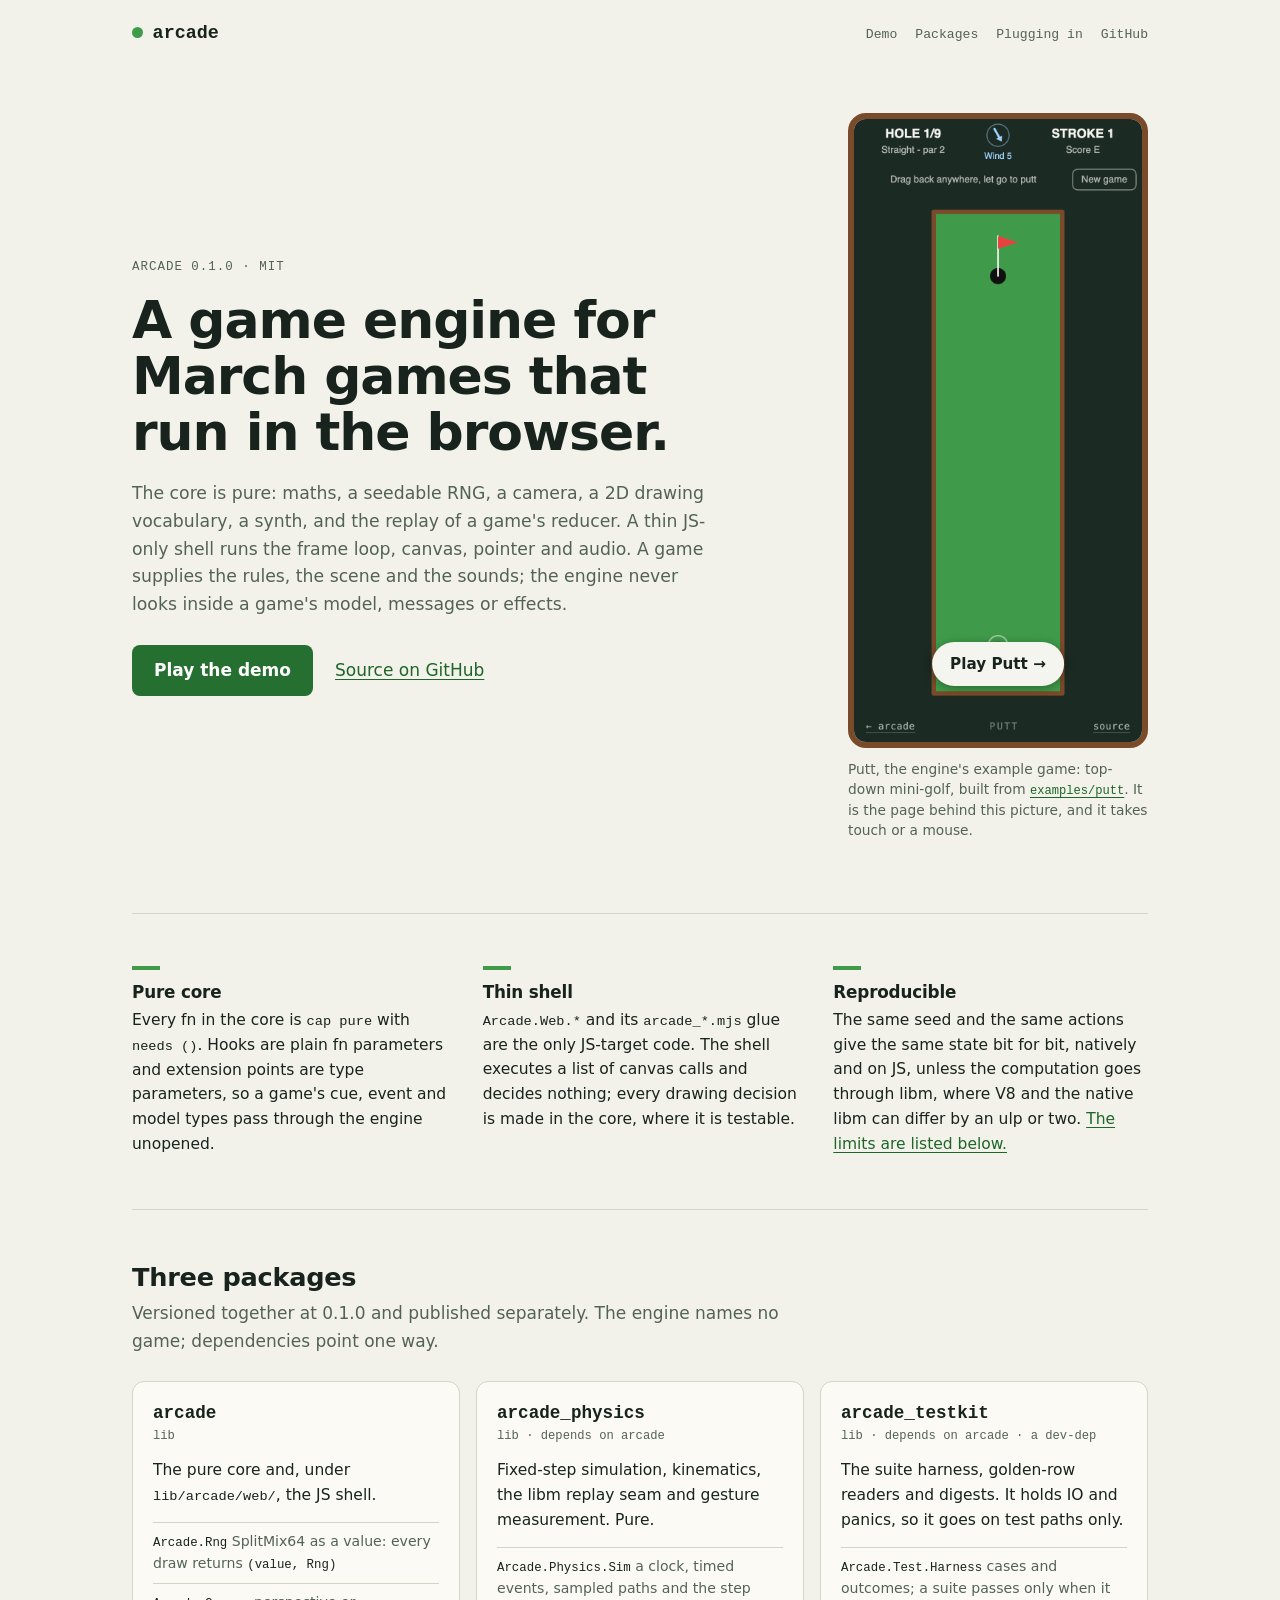
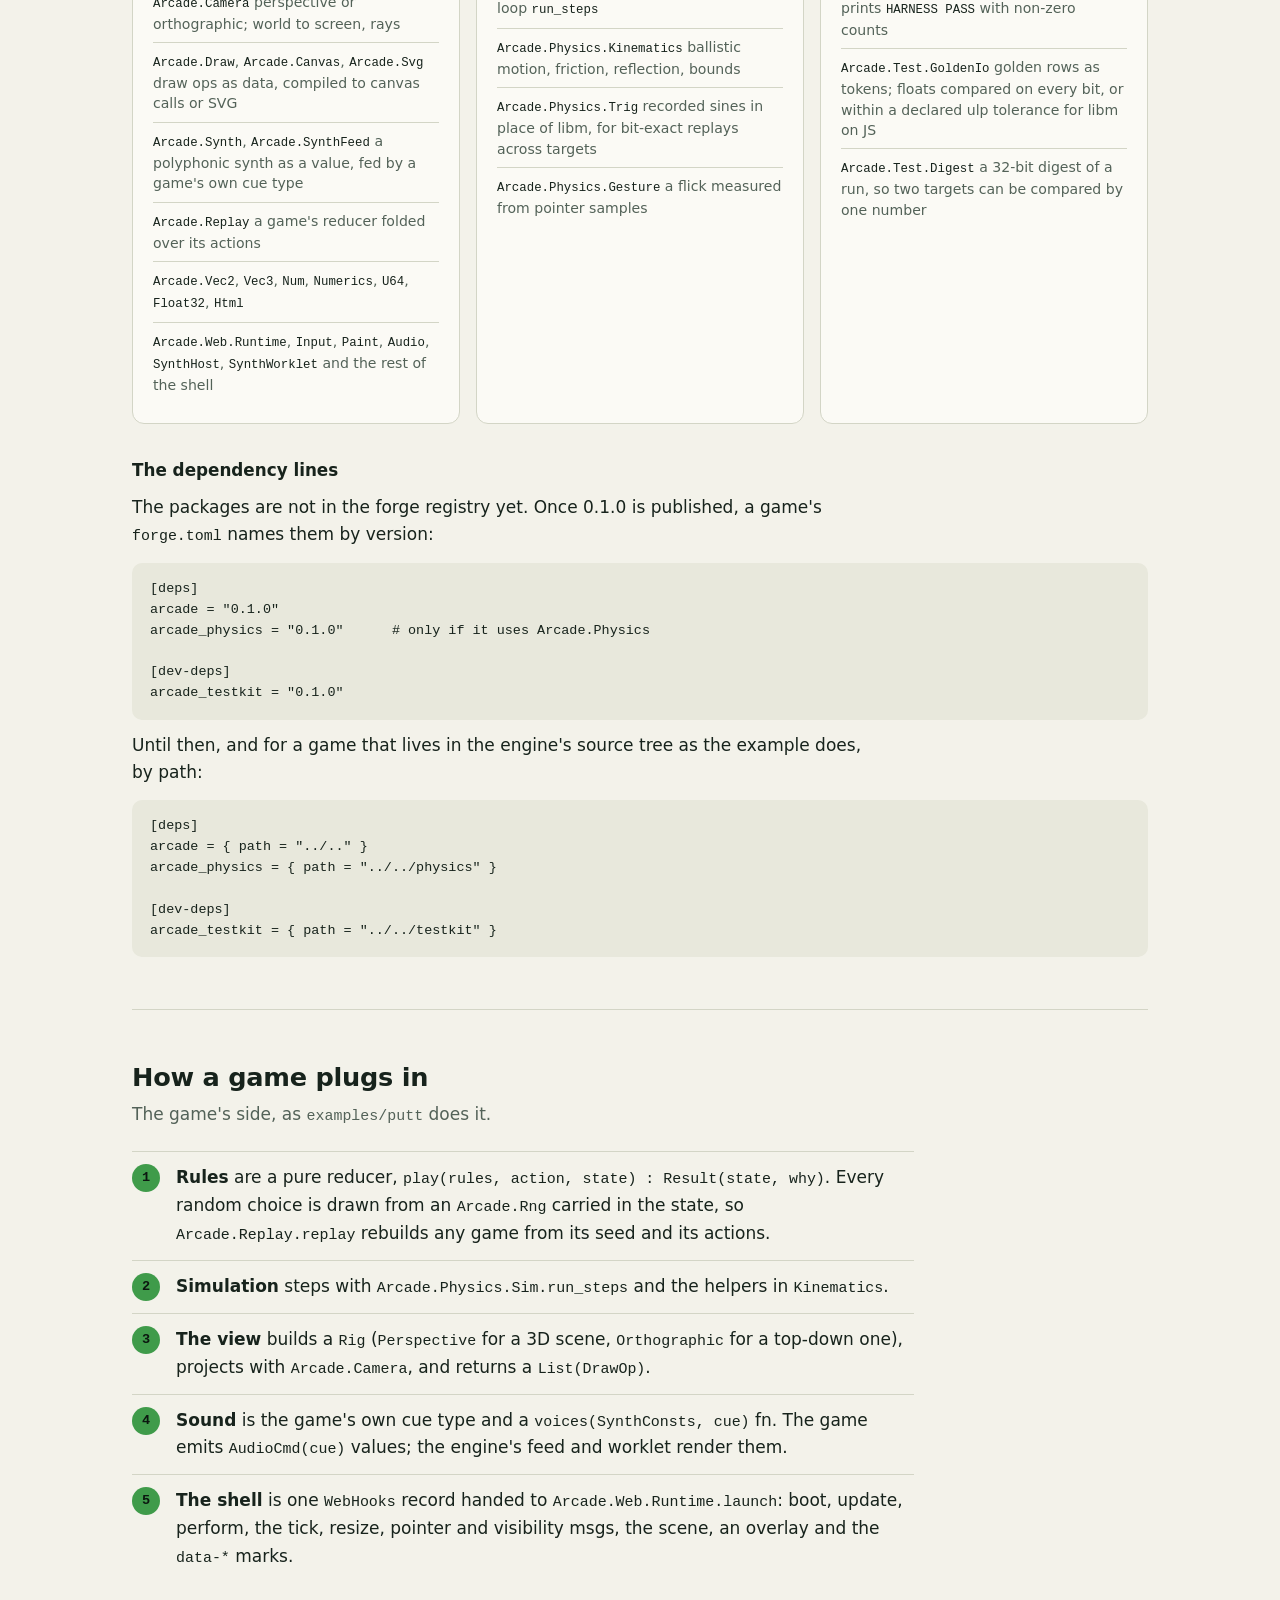
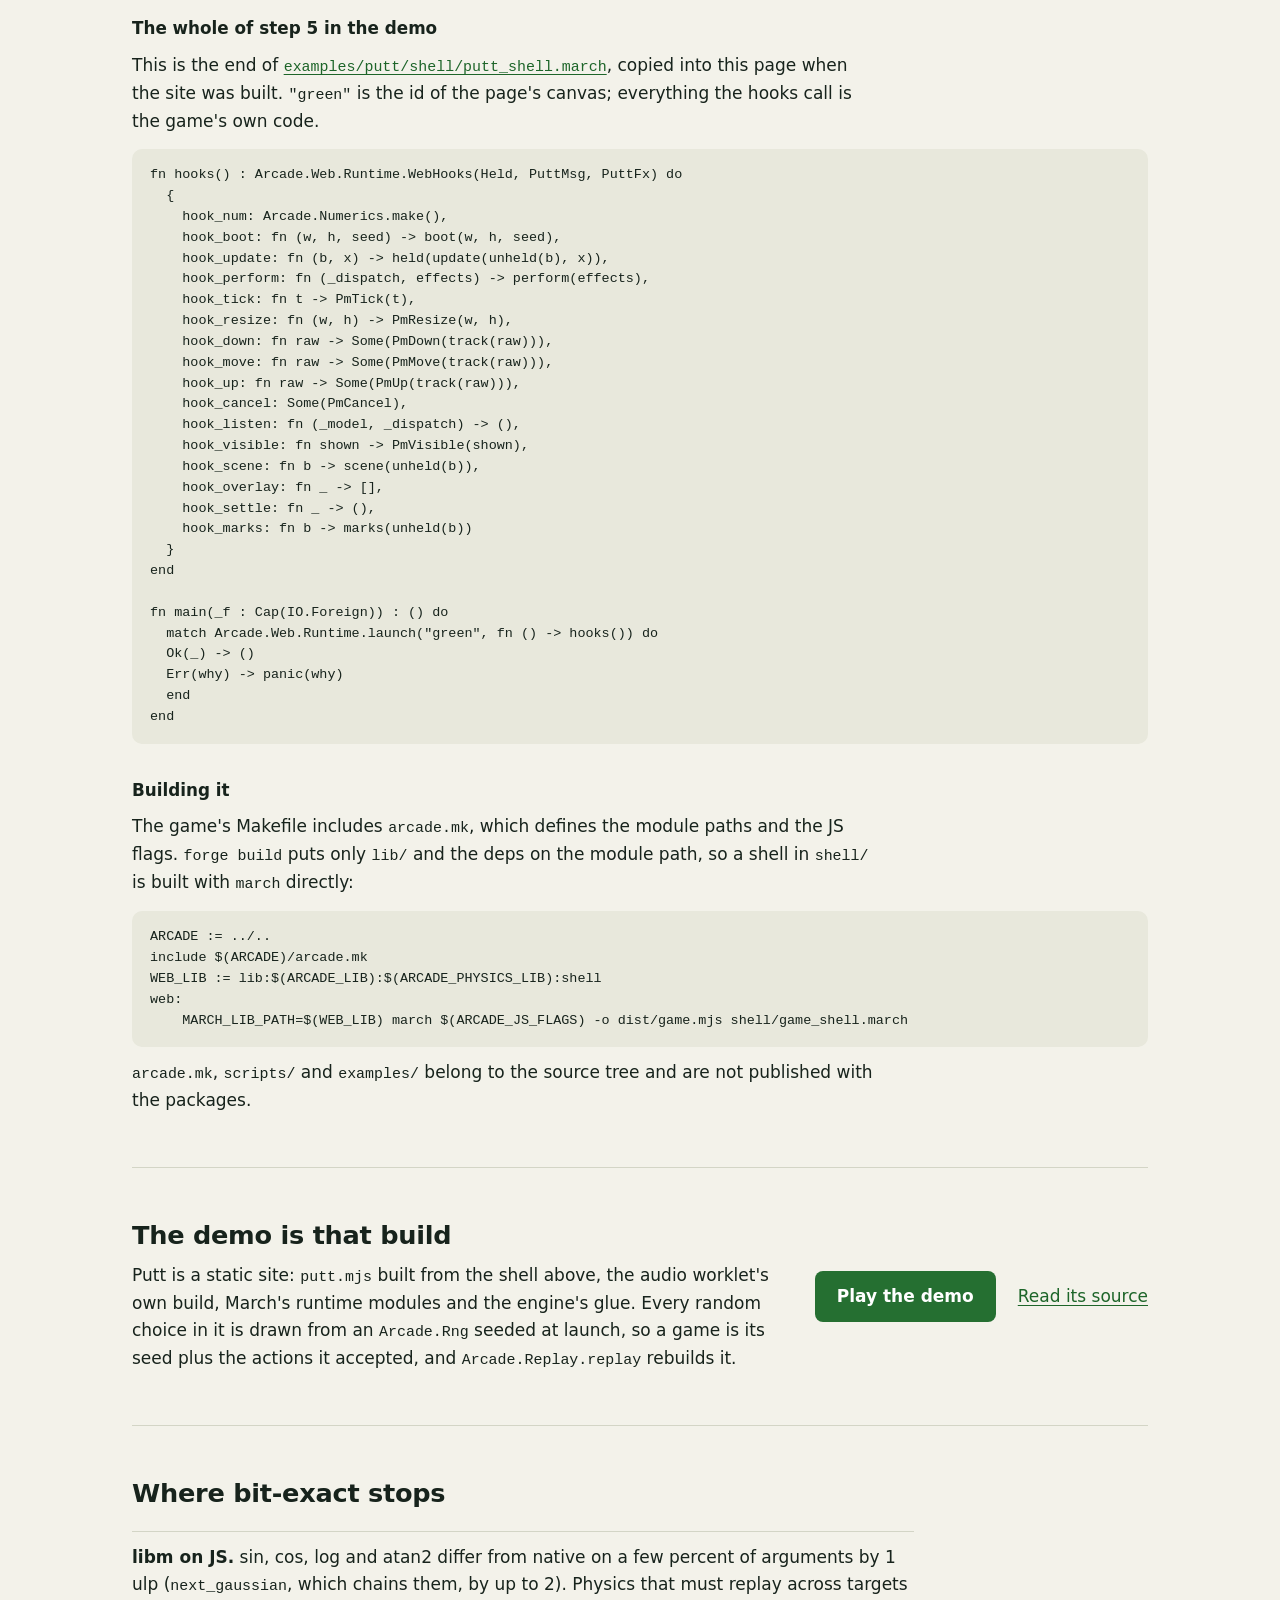
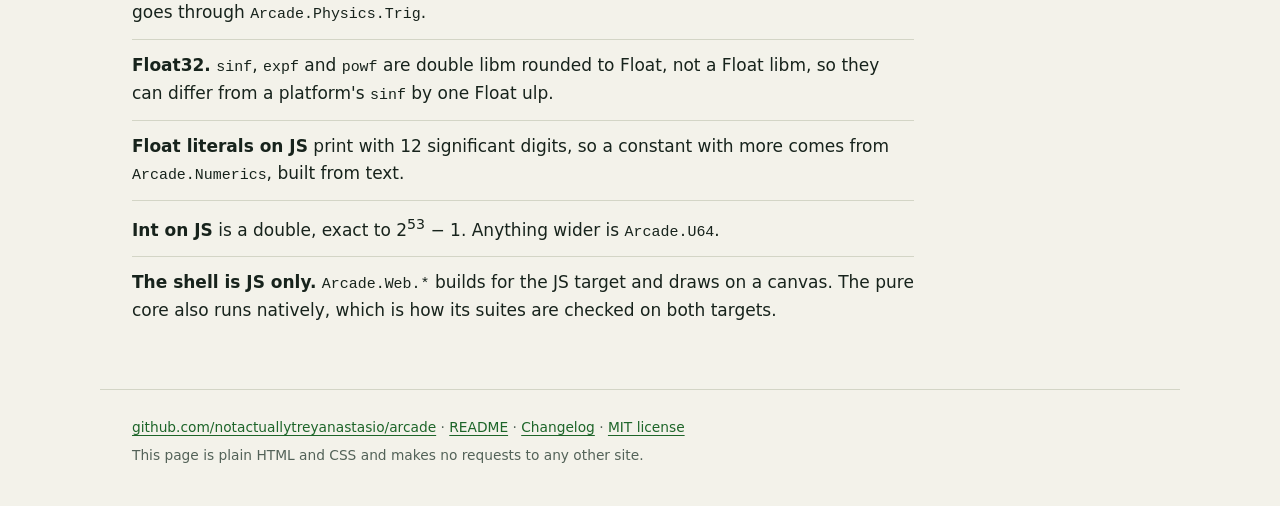
==== index.html @ 7b228bcf "Site built from cb20809 scripts/pages.sh deploy: 21 files, the landing page from site/ and examples/" ====
<!doctype html>
<html lang="en">
<head>
<meta charset="utf-8">
<meta name="viewport" content="width=device-width, initial-scale=1">
<meta name="color-scheme" content="light dark">
<meta name="theme-color" content="#f3f2ea" media="(prefers-color-scheme: light)">
<meta name="theme-color" content="#1b2a22" media="(prefers-color-scheme: dark)">
<title>arcade: a game engine for March games in the browser</title>
<meta name="description" content="arcade is a game engine for March games that run in the browser: a pure core, a thin JS shell, and a mini-golf game built on it that you can play here.">
<meta property="og:type" content="website">
<meta property="og:title" content="arcade: a game engine for March games in the browser">
<meta property="og:description" content="A pure core, a thin JS shell, and a mini-golf game built on it that plays in the page.">
<meta property="og:url" content="https://notactuallytreyanastasio.github.io/arcade/">
<meta property="og:image" content="https://notactuallytreyanastasio.github.io/arcade/card.png">
<meta property="og:image:width" content="1200">
<meta property="og:image:height" content="630">
<meta name="twitter:card" content="summary_large_image">
<link rel="icon" href="data:image/svg+xml,%3Csvg xmlns='http://www.w3.org/2000/svg' viewBox='0 0 16 16'%3E%3Crect width='16' height='16' rx='3' fill='%233f9b4a'/%3E%3Ccircle cx='8' cy='8' r='3' fill='%23101010'/%3E%3C/svg%3E">
<link rel="stylesheet" href="style.css">
</head>
<body>

<header class="top">
  <a class="mark" href="./">arcade</a>
  <nav aria-label="On this page">
    <a href="putt/">Demo</a>
    <a href="#packages">Packages</a>
    <a href="#plug-in">Plugging in</a>
    <a href="https://github.com/notactuallytreyanastasio/arcade">GitHub</a>
  </nav>
</header>

<main>

<section class="hero">
  <div class="pitch">
    <p class="label">arcade 0.1.0 &middot; MIT</p>
    <h1>A game engine for March games that run in the browser.</h1>
    <p class="lede">The core is pure: maths, a seedable RNG, a camera, a 2D drawing
    vocabulary, a synth, and the replay of a game's reducer. A thin JS-only shell runs
    the frame loop, canvas, pointer and audio. A game supplies the rules, the scene and
    the sounds; the engine never looks inside a game's model, messages or effects.</p>
    <p class="actions">
      <a class="button" href="putt/">Play the demo</a>
      <a class="quiet" href="https://github.com/notactuallytreyanastasio/arcade">Source on GitHub</a>
    </p>
  </div>
  <figure class="demo">
    <a href="putt/" aria-label="Play Putt, the example game">
      <!-- A screenshot of putt/ as built; retaken by `scripts/pages.sh shot`. -->
      <img src="putt.png" width="780" height="1688" alt="Putt in a phone-sized window: a mini-golf green on a dark page.">
      <span class="play">Play Putt</span>
    </a>
    <figcaption>Putt, the engine's example game: top-down mini-golf, built from
    <a href="https://github.com/notactuallytreyanastasio/arcade/tree/main/examples/putt"><code>examples/putt</code></a>.
    It is the page behind this picture, and it takes touch or a mouse.</figcaption>
  </figure>
</section>

<section class="facts" aria-label="What the engine is">
  <div>
    <h2>Pure core</h2>
    <p>Every fn in the core is <code>cap pure</code> with <code>needs ()</code>. Hooks
    are plain fn parameters and extension points are type parameters, so a game's cue,
    event and model types pass through the engine unopened.</p>
  </div>
  <div>
    <h2>Thin shell</h2>
    <p><code>Arcade.Web.*</code> and its <code>arcade_*.mjs</code> glue are the only
    JS-target code. The shell executes a list of canvas calls and decides nothing; every
    drawing decision is made in the core, where it is testable.</p>
  </div>
  <div>
    <h2>Reproducible</h2>
    <p>The same seed and the same actions give the same state bit for bit, natively and
    on JS, unless the computation goes through libm, where V8 and the native libm can
    differ by an ulp or two. <a href="#limits">The limits are listed below.</a></p>
  </div>
</section>

<section id="packages">
  <h2>Three packages</h2>
  <p class="intro">Versioned together at 0.1.0 and published separately. The engine
  names no game; dependencies point one way.</p>

  <div class="packages">
    <article>
      <h3><code>arcade</code></h3>
      <p class="kind">lib</p>
      <p>The pure core and, under <code>lib/arcade/web/</code>, the JS shell.</p>
      <ul class="modules">
        <li><code>Arcade.Rng</code> SplitMix64 as a value: every draw returns <code>(value, Rng)</code></li>
        <li><code>Arcade.Camera</code> perspective or orthographic; world to screen, rays</li>
        <li><code>Arcade.Draw</code>, <code>Arcade.Canvas</code>, <code>Arcade.Svg</code> draw ops as data, compiled to canvas calls or SVG</li>
        <li><code>Arcade.Synth</code>, <code>Arcade.SynthFeed</code> a polyphonic synth as a value, fed by a game's own cue type</li>
        <li><code>Arcade.Replay</code> a game's reducer folded over its actions</li>
        <li><code>Arcade.Vec2</code>, <code>Vec3</code>, <code>Num</code>, <code>Numerics</code>, <code>U64</code>, <code>Float32</code>, <code>Html</code></li>
        <li><code>Arcade.Web.Runtime</code>, <code>Input</code>, <code>Paint</code>, <code>Audio</code>, <code>SynthHost</code>, <code>SynthWorklet</code> and the rest of the shell</li>
      </ul>
    </article>
    <article>
      <h3><code>arcade_physics</code></h3>
      <p class="kind">lib &middot; depends on <code>arcade</code></p>
      <p>Fixed-step simulation, kinematics, the libm replay seam and gesture
      measurement. Pure.</p>
      <ul class="modules">
        <li><code>Arcade.Physics.Sim</code> a clock, timed events, sampled paths and the step loop <code>run_steps</code></li>
        <li><code>Arcade.Physics.Kinematics</code> ballistic motion, friction, reflection, bounds</li>
        <li><code>Arcade.Physics.Trig</code> recorded sines in place of libm, for bit-exact replays across targets</li>
        <li><code>Arcade.Physics.Gesture</code> a flick measured from pointer samples</li>
      </ul>
    </article>
    <article>
      <h3><code>arcade_testkit</code></h3>
      <p class="kind">lib &middot; depends on <code>arcade</code> &middot; a dev-dep</p>
      <p>The suite harness, golden-row readers and digests. It holds IO and panics, so
      it goes on test paths only.</p>
      <ul class="modules">
        <li><code>Arcade.Test.Harness</code> cases and outcomes; a suite passes only when it prints <code>HARNESS PASS</code> with non-zero counts</li>
        <li><code>Arcade.Test.GoldenIo</code> golden rows as tokens; floats compared on every bit, or within a declared ulp tolerance for libm on JS</li>
        <li><code>Arcade.Test.Digest</code> a 32-bit digest of a run, so two targets can be compared by one number</li>
      </ul>
    </article>
  </div>

  <h3 class="sub">The dependency lines</h3>
  <p>The packages are not in the forge registry yet. Once 0.1.0 is published, a game's
  <code>forge.toml</code> names them by version:</p>
<pre><code>[deps]
arcade = "0.1.0"
arcade_physics = "0.1.0"      # only if it uses Arcade.Physics

[dev-deps]
arcade_testkit = "0.1.0"</code></pre>
  <p>Until then, and for a game that lives in the engine's source tree as the example
  does, by path:</p>
<pre><code>[deps]
arcade = { path = "../.." }
arcade_physics = { path = "../../physics" }

[dev-deps]
arcade_testkit = { path = "../../testkit" }</code></pre>
</section>

<section id="plug-in">
  <h2>How a game plugs in</h2>
  <p class="intro">The game's side, as <code>examples/putt</code> does it.</p>
  <ol class="steps">
    <li><strong>Rules</strong> are a pure reducer,
      <code>play(rules, action, state) : Result(state, why)</code>. Every random choice
      is drawn from an <code>Arcade.Rng</code> carried in the state, so
      <code>Arcade.Replay.replay</code> rebuilds any game from its seed and its actions.</li>
    <li><strong>Simulation</strong> steps with
      <code>Arcade.Physics.Sim.run_steps</code> and the helpers in
      <code>Kinematics</code>.</li>
    <li><strong>The view</strong> builds a <code>Rig</code> (<code>Perspective</code> for
      a 3D scene, <code>Orthographic</code> for a top-down one), projects with
      <code>Arcade.Camera</code>, and returns a <code>List(DrawOp)</code>.</li>
    <li><strong>Sound</strong> is the game's own cue type and a
      <code>voices(SynthConsts, cue)</code> fn. The game emits
      <code>AudioCmd(cue)</code> values; the engine's feed and worklet render them.</li>
    <li><strong>The shell</strong> is one <code>WebHooks</code> record handed to
      <code>Arcade.Web.Runtime.launch</code>: boot, update, perform, the tick, resize,
      pointer and visibility msgs, the scene, an overlay and the <code>data-*</code>
      marks.</li>
  </ol>

  <h3 class="sub">The whole of step 5 in the demo</h3>
  <p>This is the end of
  <a href="https://github.com/notactuallytreyanastasio/arcade/blob/main/examples/putt/shell/putt_shell.march"><code>examples/putt/shell/putt_shell.march</code></a>,
  copied into this page when the site was built. <code>"green"</code> is the id of the
  page's canvas; everything the hooks call is the game's own code.</p>
<pre><code><!-- snippet:shell -->fn hooks() : Arcade.Web.Runtime.WebHooks(Held, PuttMsg, PuttFx) do
  {
    hook_num: Arcade.Numerics.make(),
    hook_boot: fn (w, h, seed) -&gt; boot(w, h, seed),
    hook_update: fn (b, x) -&gt; held(update(unheld(b), x)),
    hook_perform: fn (_dispatch, effects) -&gt; perform(effects),
    hook_tick: fn t -&gt; PmTick(t),
    hook_resize: fn (w, h) -&gt; PmResize(w, h),
    hook_down: fn raw -&gt; Some(PmDown(track(raw))),
    hook_move: fn raw -&gt; Some(PmMove(track(raw))),
    hook_up: fn raw -&gt; Some(PmUp(track(raw))),
    hook_cancel: Some(PmCancel),
    hook_listen: fn (_model, _dispatch) -&gt; (),
    hook_visible: fn shown -&gt; PmVisible(shown),
    hook_scene: fn b -&gt; scene(unheld(b)),
    hook_overlay: fn _ -&gt; [],
    hook_settle: fn _ -&gt; (),
    hook_marks: fn b -&gt; marks(unheld(b))
  }
end

fn main(_f : Cap(IO.Foreign)) : () do
  match Arcade.Web.Runtime.launch("green", fn () -&gt; hooks()) do
  Ok(_) -&gt; ()
  Err(why) -&gt; panic(why)
  end
end<!-- /snippet:shell --></code></pre>

  <h3 class="sub">Building it</h3>
  <p>The game's Makefile includes <code>arcade.mk</code>, which defines the module paths
  and the JS flags. <code>forge build</code> puts only <code>lib/</code> and the deps on
  the module path, so a shell in <code>shell/</code> is built with <code>march</code>
  directly:</p>
<pre><code>ARCADE := ../..
include $(ARCADE)/arcade.mk
WEB_LIB := lib:$(ARCADE_LIB):$(ARCADE_PHYSICS_LIB):shell
web:
	MARCH_LIB_PATH=$(WEB_LIB) march $(ARCADE_JS_FLAGS) -o dist/game.mjs shell/game_shell.march</code></pre>
  <p><code>arcade.mk</code>, <code>scripts/</code> and <code>examples/</code> belong to
  the source tree and are not published with the packages.</p>
</section>

<section id="demo" class="band">
  <div>
    <h2>The demo is that build</h2>
    <p>Putt is a static site: <code>putt.mjs</code> built from the shell above, the
    audio worklet's own build, March's runtime modules and the engine's glue. Every
    random choice in it is drawn from an <code>Arcade.Rng</code> seeded at launch, so a
    game is its seed plus the actions it accepted, and
    <code>Arcade.Replay.replay</code> rebuilds it.</p>
  </div>
  <p class="actions">
    <a class="button" href="putt/">Play the demo</a>
    <a class="quiet" href="https://github.com/notactuallytreyanastasio/arcade/tree/main/examples/putt">Read its source</a>
  </p>
</section>

<section id="limits">
  <h2>Where bit-exact stops</h2>
  <ul class="limits">
    <li><strong>libm on JS.</strong> sin, cos, log and atan2 differ from native on a few
      percent of arguments by 1 ulp (<code>next_gaussian</code>, which chains them, by up
      to 2). Physics that must replay across targets goes through
      <code>Arcade.Physics.Trig</code>.</li>
    <li><strong>Float32.</strong> <code>sinf</code>, <code>expf</code> and
      <code>powf</code> are double libm rounded to Float, not a Float libm, so they can
      differ from a platform's <code>sinf</code> by one Float ulp.</li>
    <li><strong>Float literals on JS</strong> print with 12 significant digits, so a
      constant with more comes from <code>Arcade.Numerics</code>, built from text.</li>
    <li><strong>Int on JS</strong> is a double, exact to 2<sup>53</sup> &minus; 1.
      Anything wider is <code>Arcade.U64</code>.</li>
    <li><strong>The shell is JS only.</strong> <code>Arcade.Web.*</code> builds for the
      JS target and draws on a canvas. The pure core also runs natively, which is how
      its suites are checked on both targets.</li>
  </ul>
</section>

</main>

<footer>
  <p><a href="https://github.com/notactuallytreyanastasio/arcade">github.com/notactuallytreyanastasio/arcade</a>
  &middot; <a href="https://github.com/notactuallytreyanastasio/arcade/blob/main/README.md">README</a>
  &middot; <a href="https://github.com/notactuallytreyanastasio/arcade/blob/main/CHANGELOG.md">Changelog</a>
  &middot; <a href="https://github.com/notactuallytreyanastasio/arcade/blob/main/LICENSE">MIT license</a></p>
  <p>This page is plain HTML and CSS and makes no requests to any other site.</p>
</footer>

</body>
</html>
---- style.css ----
/* The landing page. One type system: the system sans for prose, the system
   monospace for code, names and labels. The palette is the demo's: its dark
   ground (#1b2a22), its green (#3f9b4a) and its wooden rail (#7a4b2a).
   No fonts, images or scripts are fetched from anywhere else. */

:root {
  --bg: #f3f2ea;
  --surface: #fbfaf5;
  --ink: #17231c;
  --muted: #536258;
  --rule: #d3d5c6;
  --link: #1d6529;
  --green: #3f9b4a;
  --button: #256f31;
  --button-ink: #ffffff;
  --code-bg: #e8e8dc;
  --wood: #7a4b2a;
  --ground: #1b2a22;

  --sans: system-ui, -apple-system, "Segoe UI", Roboto, "Helvetica Neue", Arial, sans-serif;
  --mono: ui-monospace, "SF Mono", SFMono-Regular, Menlo, Consolas, "Liberation Mono", monospace;
  --gutter: 20px;
}

@media (prefers-color-scheme: dark) {
  :root {
    --bg: #1b2a22;
    --surface: #22342a;
    --ink: #f5f5f0;
    --muted: #a6b8ab;
    --rule: #364c3e;
    --link: #8ad695;
    --button: #3f9b4a;
    --button-ink: #0c1710;
    --code-bg: #14211a;
  }
}

* { box-sizing: border-box; }

html {
  -webkit-text-size-adjust: 100%;
  text-size-adjust: 100%;
  scroll-behavior: smooth;
}

@media (prefers-reduced-motion: reduce) {
  html { scroll-behavior: auto; }
}

body {
  margin: 0;
  background: var(--bg);
  color: var(--ink);
  font: 17px/1.6 var(--sans);
  overflow-wrap: break-word;
}

.top, main, footer {
  max-width: 1080px;
  margin: 0 auto;
  padding-left: max(var(--gutter), env(safe-area-inset-left));
  padding-right: max(var(--gutter), env(safe-area-inset-right));
}

a {
  color: var(--link);
  text-decoration-thickness: 1px;
  text-underline-offset: 3px;
}

a:hover { text-decoration-thickness: 2px; }

a:focus-visible, .demo a:focus-visible {
  outline: 2px solid var(--link);
  outline-offset: 3px;
  border-radius: 4px;
}

code, pre, .mark, .label, .kind, .top nav {
  font-family: var(--mono);
}

code { font-size: 0.88em; }

h1, h2, h3, p, ul, ol, pre, figure { margin: 0; }

h1 {
  font-size: clamp(2rem, 1.2rem + 3.6vw, 3.25rem);
  line-height: 1.08;
  letter-spacing: -0.02em;
  font-weight: 700;
  text-wrap: balance;
}

h2 {
  font-size: 1.6rem;
  line-height: 1.2;
  letter-spacing: -0.01em;
}

h3 { font-size: 1.05rem; line-height: 1.3; }

/* ---- Top bar ---- */
.top {
  display: flex;
  flex-wrap: wrap;
  align-items: baseline;
  justify-content: space-between;
  gap: 4px 24px;
  padding-top: 18px;
  padding-bottom: 14px;
}

.mark {
  font-size: 1.15rem;
  font-weight: 700;
  color: var(--ink);
  text-decoration: none;
}

.mark::before {
  content: "";
  display: inline-block;
  width: 0.62em;
  height: 0.62em;
  margin-right: 0.5em;
  border-radius: 50%;
  background: var(--green);
}

.top nav {
  display: flex;
  flex-wrap: wrap;
  gap: 2px 18px;
  font-size: 0.82rem;
}

.top nav a {
  padding: 6px 0;
  color: var(--muted);
  text-decoration: none;
}

.top nav a:hover { color: var(--ink); text-decoration: underline; }

/* ---- Hero ---- */
.hero {
  display: grid;
  grid-template-columns: minmax(0, 1fr);
  gap: 36px;
  padding: 28px 0 56px;
}

.label {
  margin-bottom: 14px;
  font-size: 0.78rem;
  letter-spacing: 0.08em;
  text-transform: uppercase;
  color: var(--muted);
}

.lede {
  margin-top: 20px;
  max-width: 34em;
  font-size: 1.08rem;
  color: var(--muted);
}

.actions {
  display: flex;
  flex-wrap: wrap;
  align-items: center;
  gap: 12px 22px;
  margin-top: 26px;
}

.button {
  display: inline-block;
  padding: 12px 22px;
  border-radius: 8px;
  background: var(--button);
  color: var(--button-ink);
  font-weight: 650;
  text-decoration: none;
}

.button:hover { filter: brightness(1.08); }

.demo {
  justify-self: center;
  width: min(100%, 260px);
}

/* The picture is the demo's own page, so its frame is the demo's rail. */
.demo > a {
  position: relative;
  display: block;
  border: 6px solid var(--wood);
  border-radius: 18px;
  background: var(--ground);
  overflow: hidden;
  text-decoration: none;
}

.demo img {
  display: block;
  width: 100%;
  height: auto;
}

.play {
  position: absolute;
  left: 50%;
  bottom: 9%;
  transform: translateX(-50%);
  padding: 10px 18px;
  border-radius: 999px;
  background: #f5f5f0;
  color: #17231c;
  font-weight: 650;
  font-size: 0.95rem;
  white-space: nowrap;
  box-shadow: 0 2px 10px rgba(0, 0, 0, 0.35);
}

.play::after { content: "\00a0\2192"; }

.demo > a:hover .play { background: #ffffff; }

.demo figcaption {
  margin-top: 12px;
  font-size: 0.86rem;
  line-height: 1.45;
  color: var(--muted);
}

/* ---- Sections ---- */
section + section {
  padding: 52px 0;
  border-top: 1px solid var(--rule);
}

.intro {
  margin-top: 8px;
  max-width: 40em;
  color: var(--muted);
}

section > p:not(.intro):not(.actions), .band p {
  max-width: 44em;
}

.sub { margin-top: 36px; }

.sub + p, pre + p { margin-top: 12px; }

.facts {
  display: grid;
  grid-template-columns: minmax(0, 1fr);
  gap: 28px 36px;
}

.facts h2 {
  font-size: 1.05rem;
  margin-bottom: 6px;
}

.facts h2::before {
  content: "";
  display: block;
  width: 28px;
  height: 4px;
  margin-bottom: 12px;
  background: var(--green);
}

.facts p { font-size: 0.97rem; }

/* ---- Packages ---- */
.packages {
  display: grid;
  grid-template-columns: minmax(0, 1fr);
  gap: 16px;
  margin-top: 26px;
}

.packages article {
  padding: 20px;
  border: 1px solid var(--rule);
  border-radius: 12px;
  background: var(--surface);
}

.packages h3 code { font-size: 1.1rem; }

.kind {
  margin-top: 2px;
  font-size: 0.76rem;
  color: var(--muted);
}

.kind code { font-size: 1em; }

.packages article > p:not(.kind) {
  margin-top: 12px;
  font-size: 0.97rem;
}

.modules {
  margin-top: 14px;
  padding: 0;
  list-style: none;
  font-size: 0.88rem;
  line-height: 1.45;
  color: var(--muted);
}

.modules li {
  padding: 8px 0;
  border-top: 1px solid var(--rule);
}

.modules code { color: var(--ink); }

/* ---- Code ---- */
pre {
  margin-top: 14px;
  padding: 16px 18px;
  border-radius: 10px;
  background: var(--code-bg);
  overflow-x: auto;
  -webkit-overflow-scrolling: touch;
  font-size: 0.84rem;
  line-height: 1.55;
  tab-size: 4;
}

pre code { font-size: 1em; }

/* ---- Steps and limits ---- */
.steps, .limits {
  margin-top: 22px;
  padding: 0;
  list-style: none;
  max-width: 46em;
}

.steps { counter-reset: step; }

.steps li {
  position: relative;
  padding: 12px 0 12px 44px;
  border-top: 1px solid var(--rule);
  counter-increment: step;
}

.steps li::before {
  content: counter(step);
  position: absolute;
  left: 0;
  top: 12px;
  width: 28px;
  height: 28px;
  border-radius: 50%;
  background: var(--green);
  color: #0c1710;
  font: 700 0.85rem/28px var(--mono);
  text-align: center;
}

.limits li {
  padding: 12px 0;
  border-top: 1px solid var(--rule);
}

/* ---- The second way into the demo ---- */
.band h2 + p { margin-top: 12px; }

/* ---- Footer ---- */
footer {
  padding-top: 26px;
  padding-bottom: max(40px, env(safe-area-inset-bottom));
  border-top: 1px solid var(--rule);
  font-size: 0.86rem;
  color: var(--muted);
}

footer p + p { margin-top: 6px; }

/* ---- Wider than a phone ---- */
@media (min-width: 720px) {
  :root { --gutter: 32px; }

  .facts { grid-template-columns: repeat(3, minmax(0, 1fr)); }
}

@media (min-width: 900px) {
  .hero {
    grid-template-columns: minmax(0, 1fr) 300px;
    gap: 64px;
    align-items: center;
    padding: 48px 0 72px;
  }

  .demo { width: 300px; }

  .packages { grid-template-columns: repeat(3, minmax(0, 1fr)); }

  .band {
    display: grid;
    grid-template-columns: minmax(0, 1fr) auto;
    gap: 40px;
    align-items: center;
  }

  .band .actions { margin-top: 0; }
}
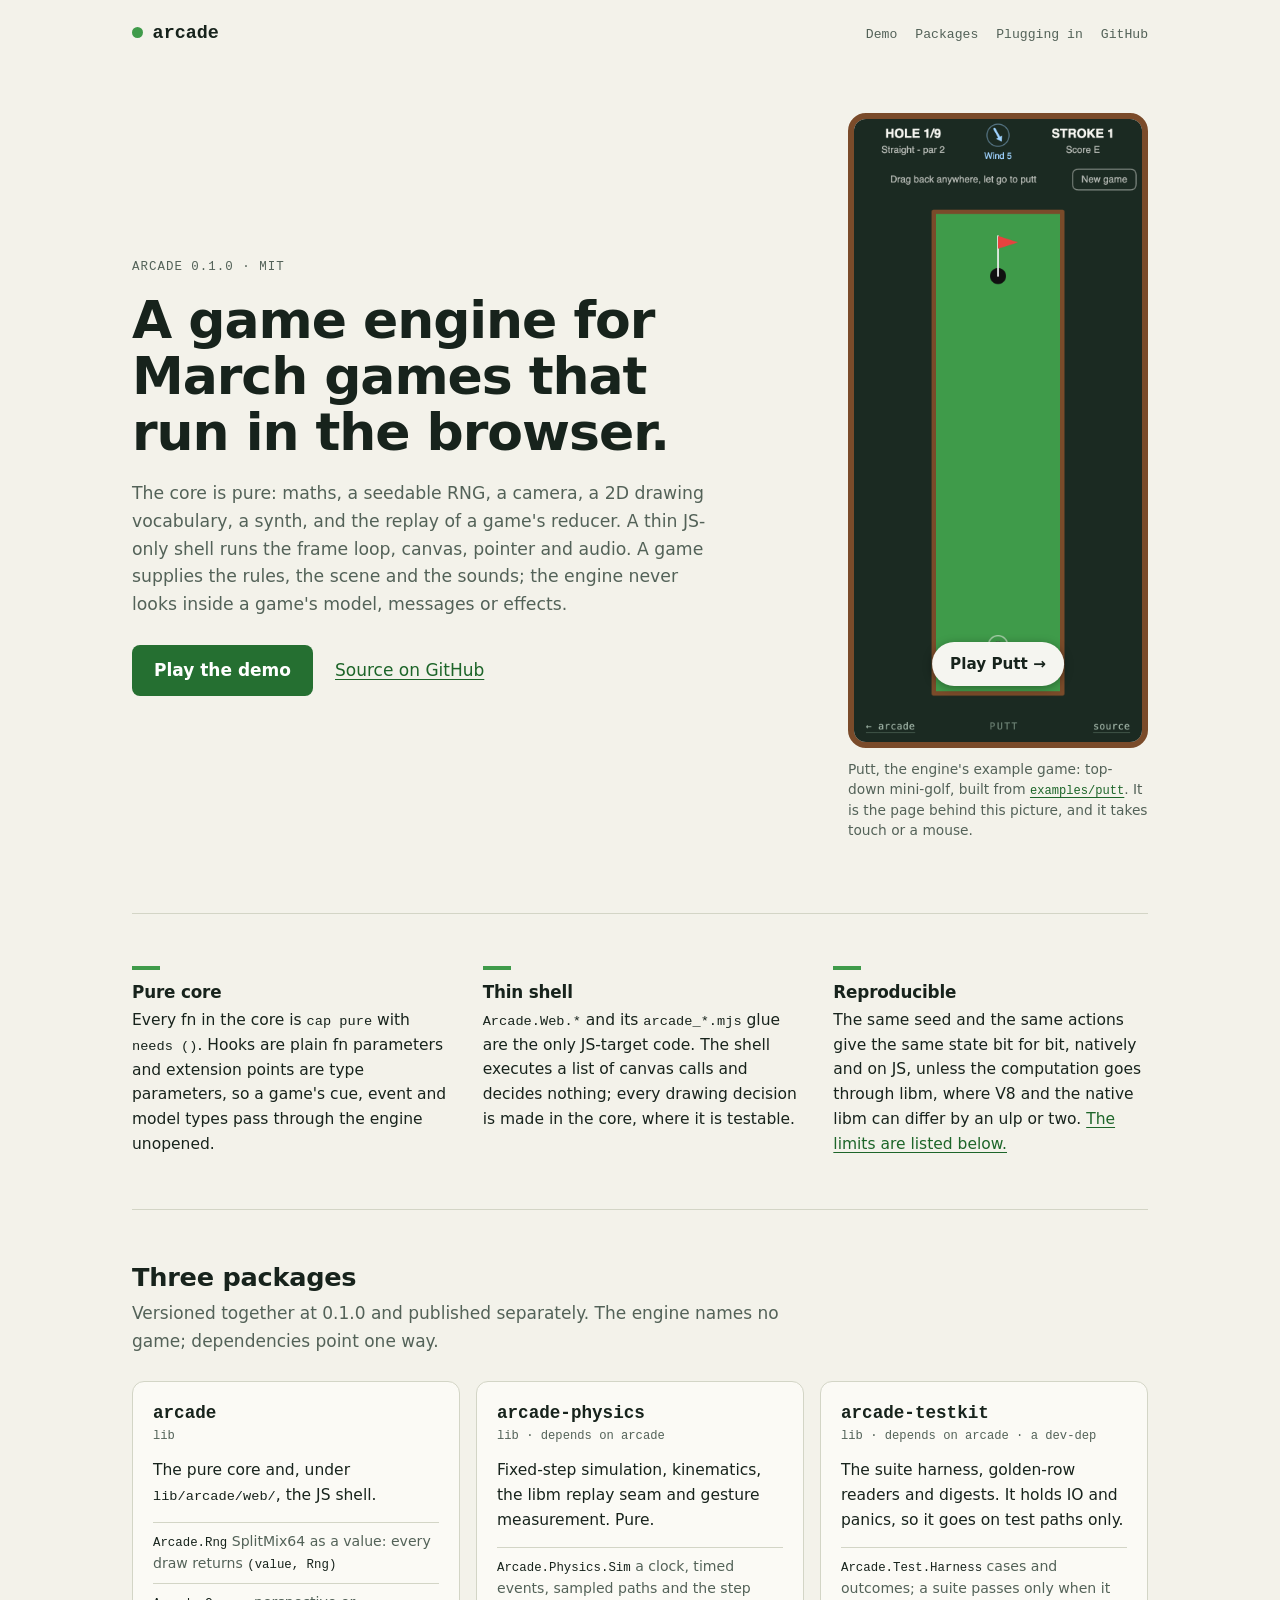
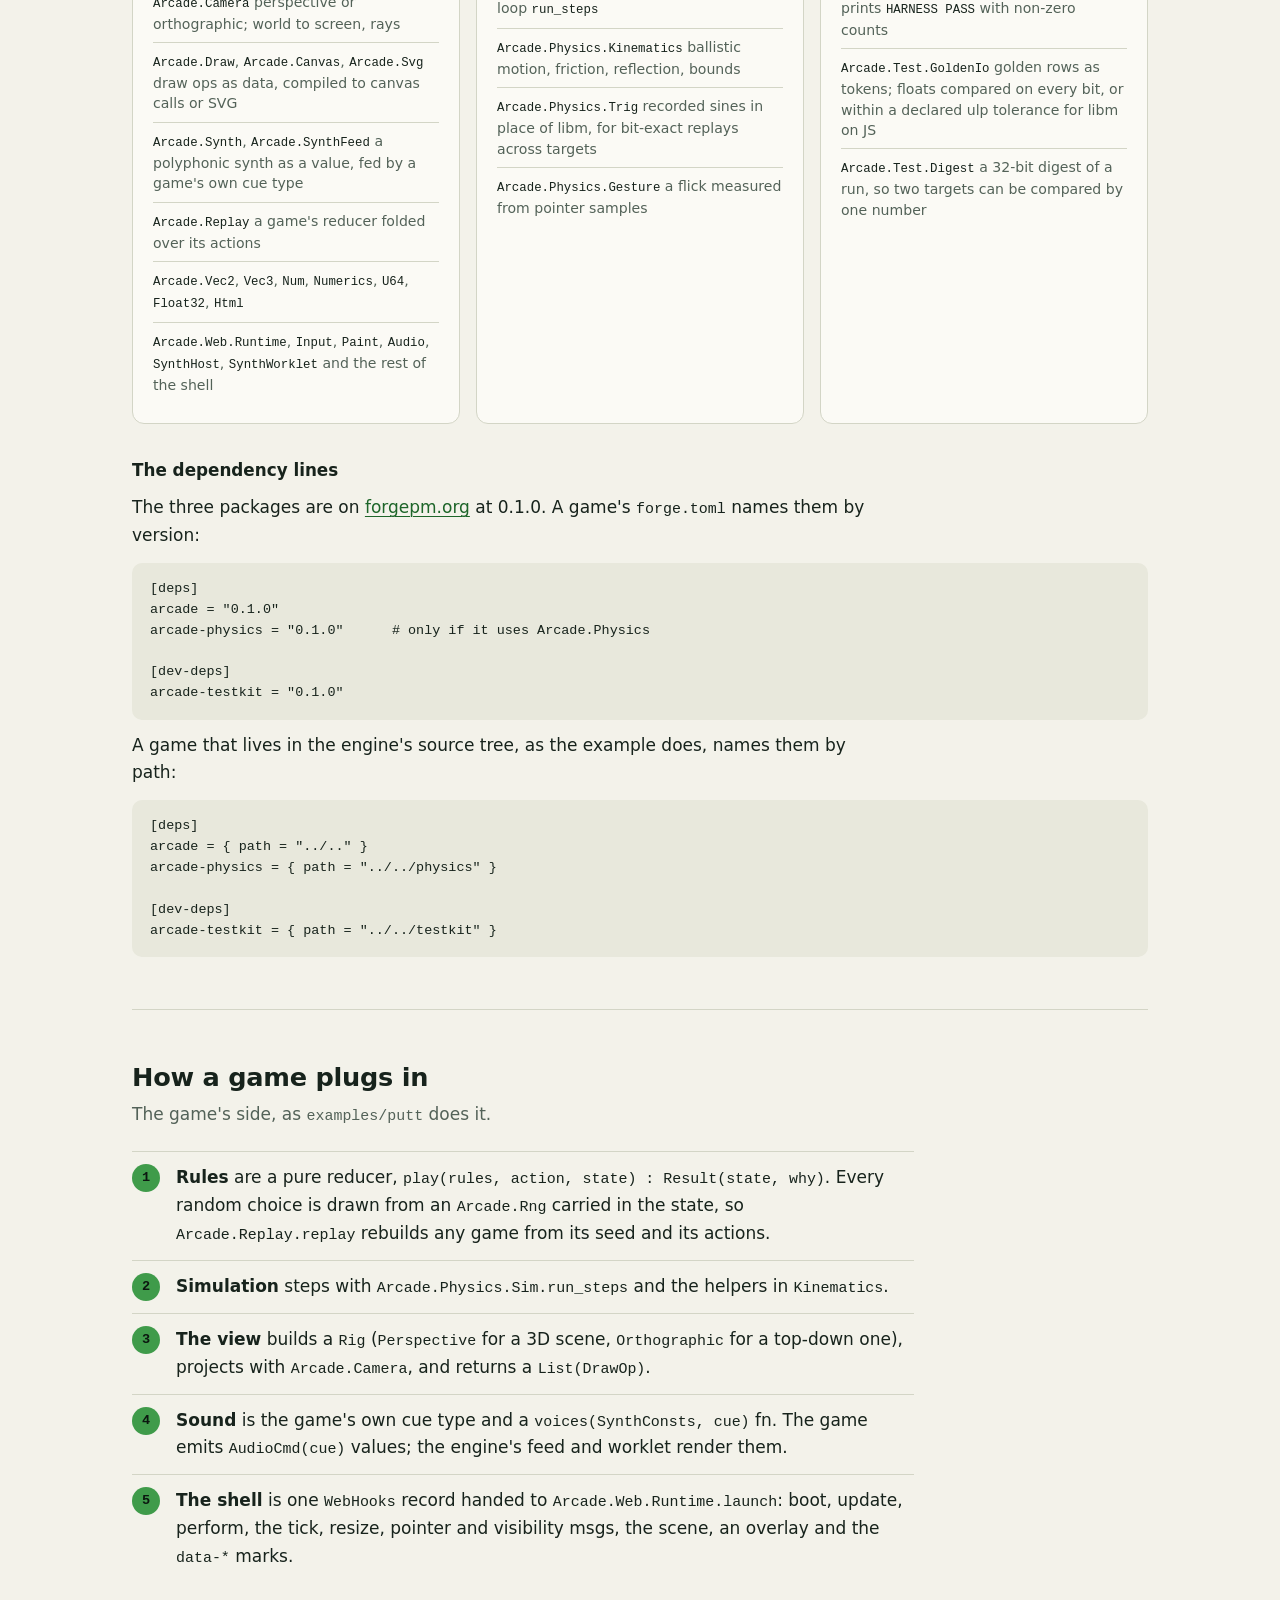
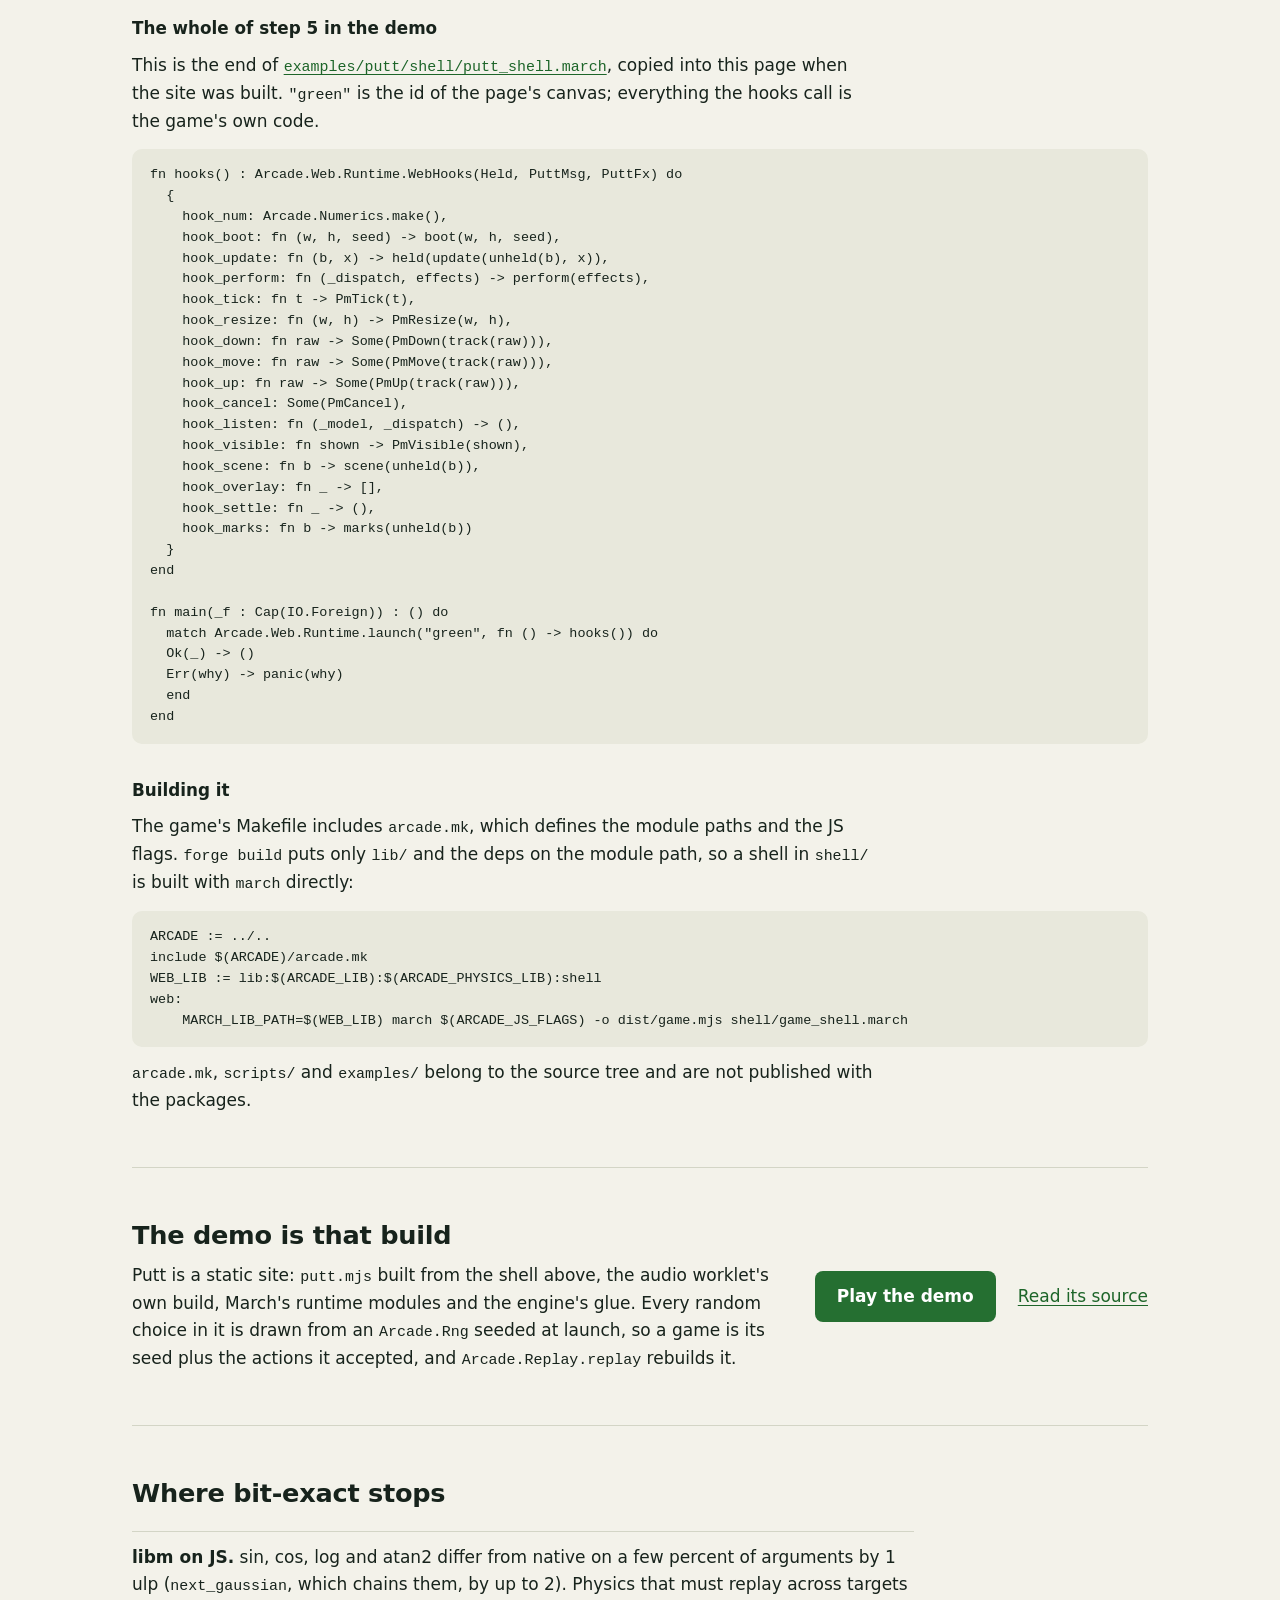
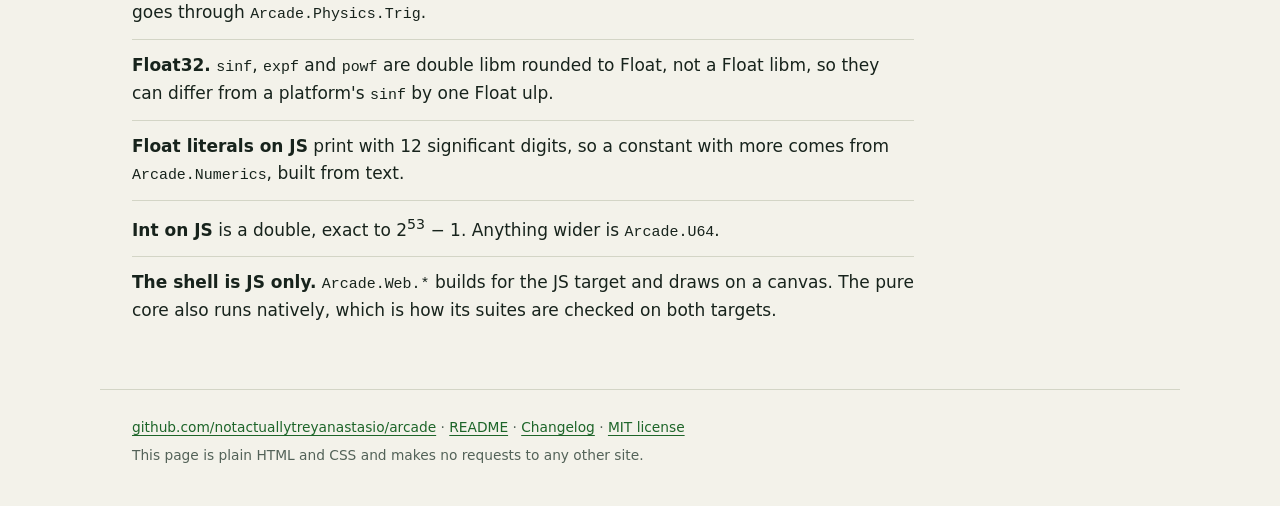
==== commit 2b37fe88: "Site built from 236016a scripts/pages.sh deploy: 21 files, the landing page from site/ and examples/" ====
--- a/index.html
+++ b/index.html
@@ -100,7 +100,7 @@
       </ul>
     </article>
     <article>
-      <h3><code>arcade_physics</code></h3>
+      <h3><code>arcade-physics</code></h3>
       <p class="kind">lib &middot; depends on <code>arcade</code></p>
       <p>Fixed-step simulation, kinematics, the libm replay seam and gesture
       measurement. Pure.</p>
@@ -112,7 +112,7 @@
       </ul>
     </article>
     <article>
-      <h3><code>arcade_testkit</code></h3>
+      <h3><code>arcade-testkit</code></h3>
       <p class="kind">lib &middot; depends on <code>arcade</code> &middot; a dev-dep</p>
       <p>The suite harness, golden-row readers and digests. It holds IO and panics, so
       it goes on test paths only.</p>
@@ -125,22 +125,22 @@
   </div>
 
   <h3 class="sub">The dependency lines</h3>
-  <p>The packages are not in the forge registry yet. Once 0.1.0 is published, a game's
-  <code>forge.toml</code> names them by version:</p>
+  <p>The three packages are on <a href="https://forgepm.org/packages/arcade">forgepm.org</a>
+  at 0.1.0. A game's <code>forge.toml</code> names them by version:</p>
 <pre><code>[deps]
 arcade = "0.1.0"
-arcade_physics = "0.1.0"      # only if it uses Arcade.Physics
+arcade-physics = "0.1.0"      # only if it uses Arcade.Physics
 
 [dev-deps]
-arcade_testkit = "0.1.0"</code></pre>
-  <p>Until then, and for a game that lives in the engine's source tree as the example
-  does, by path:</p>
+arcade-testkit = "0.1.0"</code></pre>
+  <p>A game that lives in the engine's source tree, as the example does, names
+  them by path:</p>
 <pre><code>[deps]
 arcade = { path = "../.." }
-arcade_physics = { path = "../../physics" }
+arcade-physics = { path = "../../physics" }
 
 [dev-deps]
-arcade_testkit = { path = "../../testkit" }</code></pre>
+arcade-testkit = { path = "../../testkit" }</code></pre>
 </section>
 
 <section id="plug-in">
